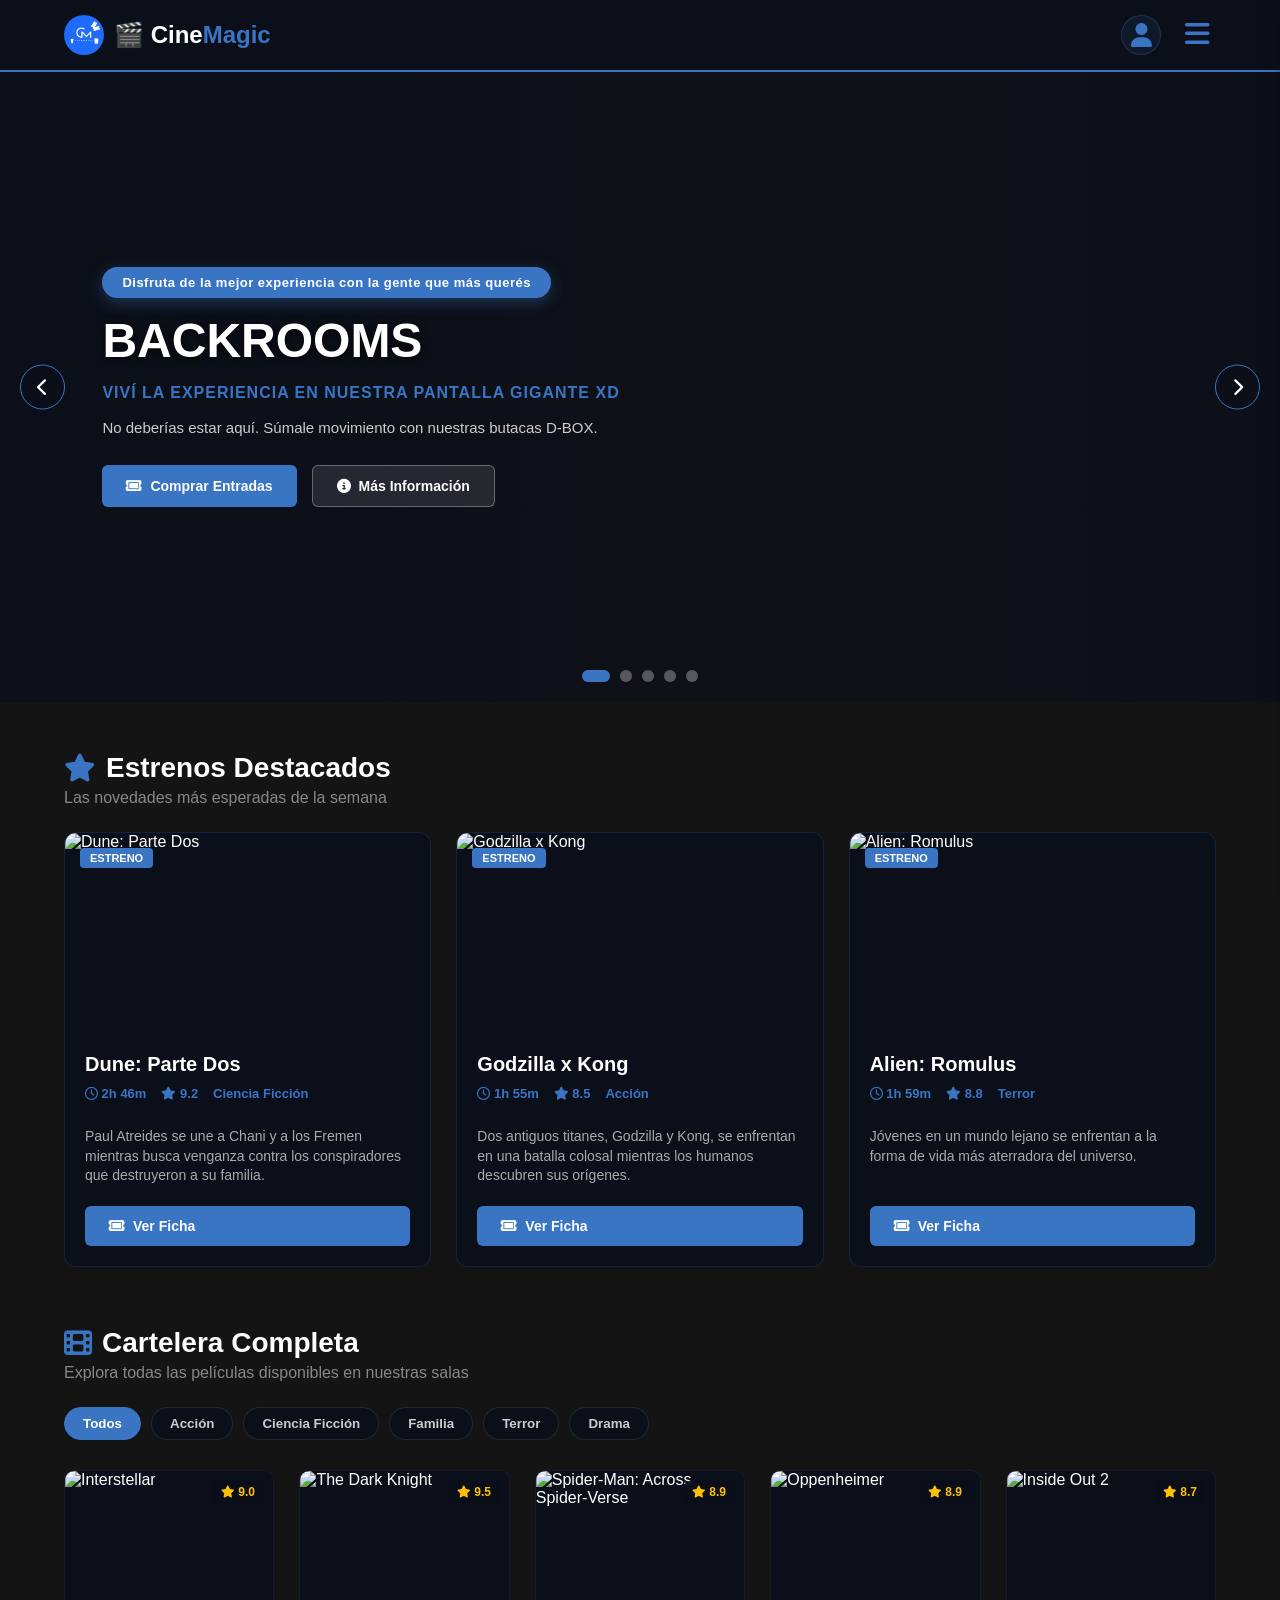
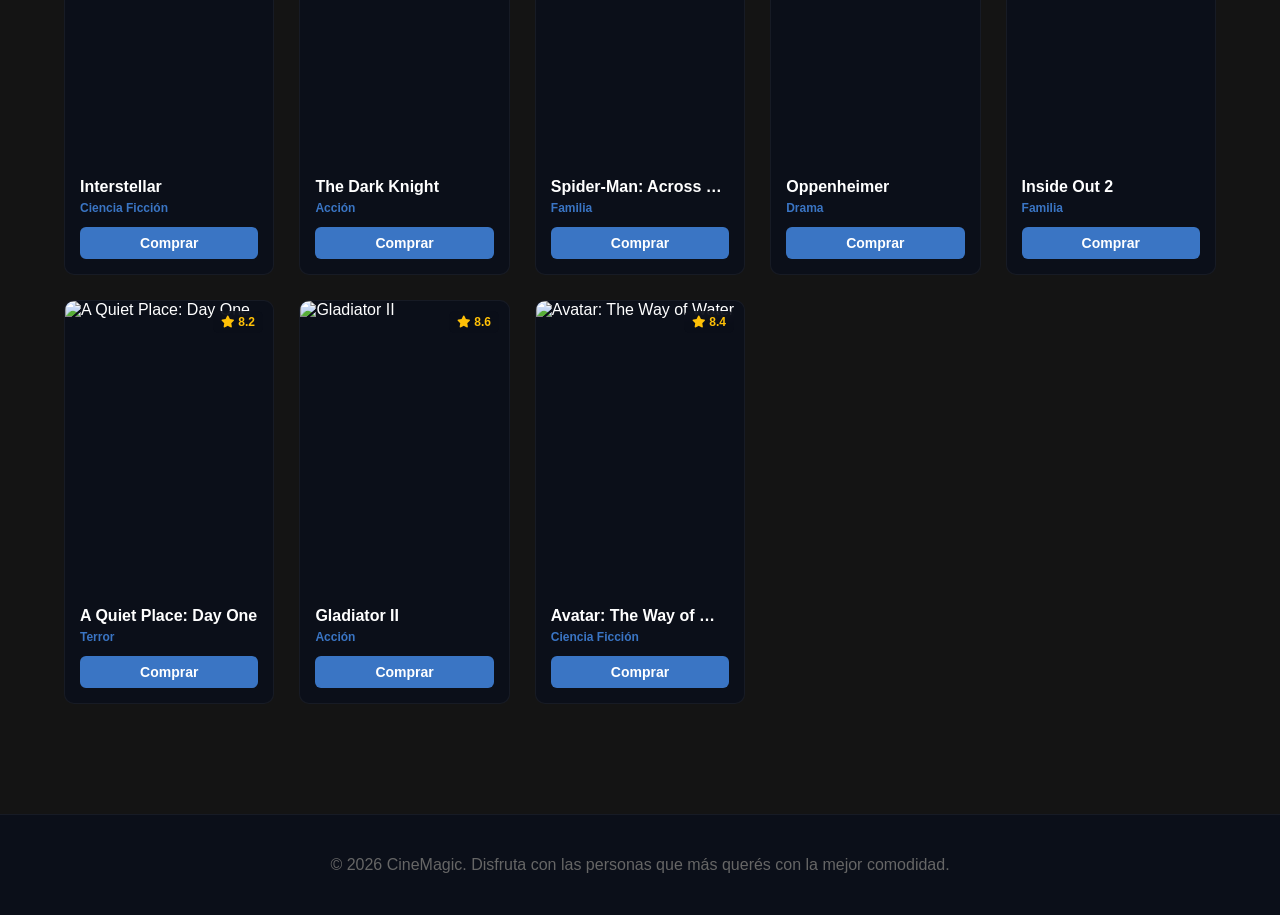
==== index.html @ c5a1a0da "Agregando todo al repositorio" ====
<!DOCTYPE html>
<html lang="es">
<head>
    <meta charset="UTF-8">
    <meta name="viewport" content="width=device-width, initial-scale=1.0">
    <title>CineMagic - Tu Portal de Cine</title>
    <link rel="stylesheet" href="index.css">

    <link rel="icon" type="image/png" href="imagenes/logo-fav.png?v=99">

    <link id="dynamic-favicon" rel="icon" type="image/png" href="imagenes/Cnlogo.png">  
    
    <link rel="stylesheet" href="https://cdnjs.cloudflare.com/ajax/libs/font-awesome/6.4.0/css/all.min.css">
</head>
<body>

    <!-- Encabezado Principal -->
    <header class="main-header">
        <div class="logo-area" style="display: flex; align-items: center; gap: 10px;">
            <!-- Logo circular agregado al encabezado -->
            <img src="imagenes/Cnlogo.png" class="logo-circular" alt="Logo CineMagic">
            <h1><a href="index.html" style="color: inherit; text-decoration: none;">🎬 Cine<span>Magic</span></a></h1>
        </div>
        
        <div class="header-actions">
            <a href="login.html" class="user-profile-btn" aria-label="Iniciar Sesión" title="Iniciar Sesión">
                <i class="fa-solid fa-user"></i>
            </a>
            <button id="menu-toggle" class="hamburger-btn" aria-label="Abrir menú">
                <i class="fa-solid fa-bars"></i>
            </button>
        </div>
    </header>

    <div id="menu-overlay" class="menu-overlay"></div>

    <aside id="side-menu" class="nav-sidebar">
        <div class="sidebar-header">
            <h3>Menú <span>CineMagic</span></h3>
            <button id="menu-close" class="close-btn"><i class="fa-solid fa-xmark"></i></button>
        </div>
        <nav class="menu-links">
            <ul>
                <li><a href="#estrenos"><i class="fa-solid fa-fire"></i> Nuevos Estrenos</a></li>
                <li><a href="#cartelera"><i class="fa-solid fa-film"></i> Cartelera Completa</a></li>
                <li><a href="#"><i class="fa-solid fa-couch"></i> Butacas D-BOX</a></li>
                <li><a href="#"><i class="fa-solid fa-popcorn"></i> Promos & Combos</a></li>
                <li><a href="login.html"><i class="fa-solid fa-user"></i> Mi Cuenta / Login</a></li>
            </ul>
        </nav>
    </aside>

    <div id="cinema-banner" class="main-banner">
        <section class="banner-overlay">
            <article class="banner-content">
                <span class="badge-epet">Disfruta de la mejor experiencia con la gente que más querés</span>
                <h2 id="cinema-title">Backrooms</h2>
                <p id="cinema-subtitle">VIVÍ LA EXPERIENCIA EN NUESTRA PANTALLA GIGANTE XD</p>
                <p id="cinema-desc">No deberías estar aquí. Súmale movimiento con nuestras butacas D-BOX.</p>
                
                <div class="banner-actions">
                    <button class="btn btn-primary"><i class="fa-solid fa-ticket"></i> Comprar Entradas</button>
                    <button class="btn btn-secondary"><i class="fa-solid fa-circle-info"></i> Más Información</button>
                </div>
            </article>
        </section>

        <button id="prev-btn" class="carousel-control prev" aria-label="Anterior"><i class="fa-solid fa-chevron-left"></i></button>
        <button id="next-btn" class="carousel-control next" aria-label="Siguiente"><i class="fa-solid fa-chevron-right"></i></button>

        <div id="dots-container" class="carousel-dots"></div>
    </div>

    <main class="contenedor">
        <section id="estrenos" class="section-block">
            <div class="section-header">
                <h2><i class="fa-solid fa-star icon-accent"></i> Estrenos Destacados</h2>
                <p>Las novedades más esperadas de la semana</p>
            </div>
            <div class="estrenos-grid" id="estrenos-container"></div>
        </section>

        <section id="cartelera" class="section-block">
            <div class="section-header">
                <h2><i class="fa-solid fa-film icon-accent"></i> Cartelera Completa</h2>
                <p>Explora todas las películas disponibles en nuestras salas</p>
            </div>

            <div class="filters-bar">
                <button class="filter-btn active" data-genre="all">Todos</button>
                <button class="filter-btn" data-genre="Acción">Acción</button>
                <button class="filter-btn" data-genre="Ciencia Ficción">Ciencia Ficción</button>
                <button class="filter-btn" data-genre="Familia">Familia</button>
                <button class="filter-btn" data-genre="Terror">Terror</button>
                <button class="filter-btn" data-genre="Drama">Drama</button>
            </div>

            <div class="movies-grid" id="movies-container"></div>
        </section>
    </main>

    <div id="movie-modal" class="modal">
        <div class="modal-content">
            <span class="modal-close">&times;</span>
            <div class="modal-body" id="modal-body"></div>
        </div>
    </div>

    <footer class="main-footer">
        <p>© 2026 CineMagic. Disfruta con las personas que más querés con la mejor comodidad.</p>
    </footer>

    <script src="script.js"></script>
</body>
</html>
---- index.css ----
/* Estilos Globales */
* {
    box-sizing: border-box;
}

body {
    margin: 0;
    padding: 0;
    background-color: #141414;
    color: #ffffff;
    font-family: 'Segoe UI', Tahoma, Geneva, Verdana, sans-serif;
    overflow-x: hidden;
}

/* Encabezado Principal */
.main-header {
    display: flex;
    justify-content: space-between;
    align-items: center;
    padding: 15px 5%;
    background-color: #0b0f19;
    border-bottom: 2px solid #3a75c4;
    position: sticky;
    top: 0;
    z-index: 100;
}

.logo-area h1 {
    font-size: 24px;
    margin: 0;
    color: #ffffff;
}

.logo-area span {
    color: #3a75c4;
}

/* Botón Hamburguesa */
.hamburger-btn {
    background: none;
    border: none;
    color: #3a75c4;
    font-size: 28px;
    cursor: pointer;
    transition: transform 0.2s, color 0.2s;
}

.hamburger-btn:hover {
    transform: scale(1.1);
    color: #ffffff;
}

/* Overlay para Menú */
.menu-overlay {
    position: fixed;
    top: 0;
    left: 0;
    width: 100vw;
    height: 100vh;
    background: rgba(0, 0, 0, 0.7);
    backdrop-filter: blur(4px);
    opacity: 0;
    visibility: hidden;
    transition: opacity 0.3s ease, visibility 0.3s ease;
    z-index: 998;
}

.menu-overlay.active {
    opacity: 1;
    visibility: visible;
}

/* MENÚ LATERAL REDISEÑADO */
.nav-sidebar {
    position: fixed;
    top: 0;
    right: -320px;
    width: 300px;
    height: 100vh;
    background-color: #0b0f19;
    z-index: 999;
    padding: 25px 20px;
    transition: right 0.4s cubic-bezier(0.16, 1, 0.3, 1);
    box-shadow: -5px 0 25px rgba(0, 0, 0, 0.8);
    border-left: 3px solid #3a75c4;
    display: flex;
    flex-direction: column;
}

.nav-sidebar.open {
    right: 0;
}

.sidebar-header {
    display: flex;
    justify-content: space-between;
    align-items: center;
    padding-bottom: 20px;
    border-bottom: 1px solid rgba(58, 117, 196, 0.3);
}

.sidebar-header h3 {
    margin: 0;
    font-size: 20px;
}

.sidebar-header span {
    color: #3a75c4;
}

.close-btn {
    background: none;
    border: none;
    color: #aaa;
    font-size: 24px;
    cursor: pointer;
    transition: color 0.2s;
}

.close-btn:hover {
    color: #3a75c4;
}

.menu-links ul {
    list-style: none;
    padding: 0;
    margin: 20px 0 0 0;
}

.menu-links ul li {
    margin-bottom: 10px;
}

.menu-links ul li a {
    display: flex;
    align-items: center;
    gap: 15px;
    padding: 14px 18px;
    color: #e0e0e0;
    text-decoration: none;
    font-size: 16px;
    font-weight: 600;
    border-radius: 8px;
    transition: all 0.3s ease;
}

.menu-links ul li a i {
    color: #3a75c4;
    width: 20px;
}

.menu-links ul li a:hover {
    background-color: #3a75c4;
    color: #ffffff;
    transform: translateX(-5px);
}

.menu-links ul li a:hover i {
    color: #ffffff;
}

/* BANNER CON CARRUSEL INTERACTIVO */
.main-banner {
    width: 100%;
    height: 70vh;
    min-height: 480px;
    background-size: cover;
    background-position: center;
    position: relative;
    transition: background-image 0.6s ease-in-out;
}

.banner-overlay {
    width: 100%;
    height: 100%;
    background: linear-gradient(90deg, rgba(11, 15, 25, 0.95) 25%, rgba(11, 15, 25, 0.6) 60%, rgba(11, 15, 25, 0.9) 100%);
    display: flex;
    align-items: center;
    padding: 0 8%;
}

.badge-epet {
    background-color: #3a75c4;
    color: #ffffff;
    padding: 8px 20px;
    font-weight: bold;
    border-radius: 50px;
    display: inline-block;
    margin-bottom: 15px;
    font-size: 13px;
    letter-spacing: 0.5px;
    box-shadow: 0 4px 15px rgba(58, 117, 196, 0.4);
}

.banner-content {
    max-width: 650px;
}

.banner-content h2 {
    font-size: 48px;
    margin: 0 0 10px 0;
    text-transform: uppercase;
    text-shadow: 0 2px 10px rgba(0, 0, 0, 0.7);
}

#cinema-subtitle {
    font-size: 16px;
    color: #3a75c4;
    font-weight: bold;
    margin-bottom: 12px;
    letter-spacing: 1px;
}

#cinema-desc {
    color: #ccc;
    font-size: 15px;
    line-height: 1.5;
    margin-bottom: 25px;
}

.banner-actions {
    display: flex;
    gap: 15px;
}

/* Botones */
.btn {
    padding: 12px 24px;
    border-radius: 6px;
    font-weight: bold;
    cursor: pointer;
    border: none;
    transition: all 0.3s ease;
    display: flex;
    align-items: center;
    gap: 8px;
    font-size: 14px;
}

.btn-primary {
    background-color: #3a75c4;
    color: #ffffff;
}

.btn-primary:hover {
    background-color: #2b5ca0;
    box-shadow: 0 0 15px rgba(58, 117, 196, 0.6);
}

.btn-secondary {
    background-color: rgba(255, 255, 255, 0.1);
    color: #ffffff;
    border: 1px solid rgba(255, 255, 255, 0.3);
}

.btn-secondary:hover {
    background-color: rgba(255, 255, 255, 0.25);
}

/* Controles del Carrusel */
.carousel-control {
    position: absolute;
    top: 50%;
    transform: translateY(-50%);
    background: rgba(11, 15, 25, 0.7);
    color: #ffffff;
    border: 1px solid #3a75c4;
    width: 45px;
    height: 45px;
    border-radius: 50%;
    cursor: pointer;
    font-size: 18px;
    transition: all 0.3s ease;
    display: flex;
    align-items: center;
    justify-content: center;
    z-index: 10;
}

.carousel-control:hover {
    background: #3a75c4;
    scale: 1.1;
}

.carousel-control.prev { left: 20px; }
.carousel-control.next { right: 20px; }

.carousel-dots {
    position: absolute;
    bottom: 20px;
    left: 50%;
    transform: translateX(-50%);
    display: flex;
    gap: 10px;
    z-index: 10;
}

.dot {
    width: 12px;
    height: 12px;
    border-radius: 50%;
    background: rgba(255, 255, 255, 0.3);
    cursor: pointer;
    transition: all 0.3s ease;
}

.dot.active {
    background: #3a75c4;
    width: 28px;
    border-radius: 10px;
}

/* SECCIONES Y CATÁLOGO */
.contenedor {
    padding: 50px 5%;
    max-width: 1400px;
    margin: 0 auto;
}

.section-block {
    margin-bottom: 60px;
}

.section-header {
    margin-bottom: 25px;
}

.section-header h2 {
    font-size: 28px;
    margin: 0 0 5px 0;
    display: flex;
    align-items: center;
    gap: 10px;
}

.icon-accent {
    color: #3a75c4;
}

.section-header p {
    color: #888;
    margin: 0;
}

/* Estrenos Destacados */
.estrenos-grid {
    display: grid;
    grid-template-columns: repeat(auto-fit, minmax(300px, 1fr));
    gap: 25px;
}

.featured-card {
    background: #0b0f19;
    border-radius: 12px;
    overflow: hidden;
    border: 1px solid rgba(58, 117, 196, 0.2);
    transition: transform 0.3s ease, box-shadow 0.3s ease;
    display: flex;
    flex-direction: column;
}

.featured-card:hover {
    transform: translateY(-8px);
    box-shadow: 0 10px 25px rgba(58, 117, 196, 0.3);
}

.featured-img-wrap {
    position: relative;
    height: 200px;
}

.featured-img-wrap img {
    width: 100%;
    height: 100%;
    object-fit: cover;
}

.tag-estreno {
    position: absolute;
    top: 15px;
    left: 15px;
    background: #3a75c4;
    color: #fff;
    font-size: 11px;
    font-weight: bold;
    padding: 4px 10px;
    border-radius: 4px;
}

.featured-info {
    padding: 20px;
    display: flex;
    flex-direction: column;
    flex-grow: 1;
}

.featured-info h3 {
    margin: 0 0 10px 0;
    font-size: 20px;
}

.featured-meta {
    display: flex;
    gap: 15px;
    color: #3a75c4;
    font-size: 13px;
    font-weight: 600;
    margin-bottom: 12px;
}

.featured-info p {
    color: #aaa;
    font-size: 14px;
    line-height: 1.4;
    margin-bottom: 20px;
    flex-grow: 1;
}

/* Filtros */
.filters-bar {
    display: flex;
    gap: 10px;
    margin-bottom: 30px;
    flex-wrap: wrap;
}

.filter-btn {
    background: #0b0f19;
    border: 1px solid rgba(255, 255, 255, 0.1);
    color: #ccc;
    padding: 8px 18px;
    border-radius: 20px;
    cursor: pointer;
    font-weight: 600;
    transition: all 0.3s ease;
}

.filter-btn:hover, .filter-btn.active {
    background: #3a75c4;
    color: #fff;
    border-color: #3a75c4;
}

/* Grilla de Películas (Cinemark Style) */
.movies-grid {
    display: grid;
    grid-template-columns: repeat(auto-fill, minmax(200px, 1fr));
    gap: 25px;
}

.movie-card {
    background: #0b0f19;
    border-radius: 10px;
    overflow: hidden;
    position: relative;
    border: 1px solid rgba(255, 255, 255, 0.05);
    transition: all 0.3s ease;
    cursor: pointer;
}

.movie-card:hover {
    transform: scale(1.03);
    border-color: #3a75c4;
    box-shadow: 0 8px 20px rgba(0, 0, 0, 0.6);
}

.poster-wrap {
    position: relative;
    width: 100%;
    padding-top: 140%; /* Relación de aspecto del póster */
}

.poster-wrap img {
    position: absolute;
    top: 0;
    left: 0;
    width: 100%;
    height: 100%;
    object-fit: cover;
}

.rating-badge {
    position: absolute;
    top: 10px;
    right: 10px;
    background: rgba(11, 15, 25, 0.85);
    color: #ffc107;
    padding: 4px 8px;
    border-radius: 6px;
    font-size: 12px;
    font-weight: bold;
    backdrop-filter: blur(4px);
}

.movie-card-info {
    padding: 15px;
}

.movie-card-info h4 {
    margin: 0 0 5px 0;
    font-size: 16px;
    white-space: nowrap;
    overflow: hidden;
    text-overflow: ellipsis;
}

.movie-genre {
    color: #3a75c4;
    font-size: 12px;
    font-weight: 600;
    display: block;
    margin-bottom: 12px;
}

/* MODAL */
.modal {
    display: none;
    position: fixed;
    top: 0;
    left: 0;
    width: 100%;
    height: 100%;
    background: rgba(0, 0, 0, 0.85);
    z-index: 2000;
    align-items: center;
    justify-content: center;
    padding: 20px;
    backdrop-filter: blur(5px);
}

.modal.open {
    display: flex;
}

.modal-content {
    background: #0b0f19;
    border: 2px solid #3a75c4;
    border-radius: 12px;
    max-width: 700px;
    width: 100%;
    position: relative;
    overflow: hidden;
}

.modal-close {
    position: absolute;
    top: 15px;
    right: 20px;
    color: #fff;
    font-size: 28px;
    cursor: pointer;
    z-index: 10;
}

.modal-body {
    padding: 30px;
    display: flex;
    gap: 25px;
}

.modal-poster {
    width: 200px;
    border-radius: 8px;
    object-fit: cover;
}

.modal-details h2 {
    margin-top: 0;
}

/* Footer */
.main-footer {
    text-align: center;
    padding: 25px;
    background-color: #0b0f19;
    color: #666;
    border-top: 1px solid rgba(255, 255, 255, 0.05);
}

/* Responsivo */
@media (max-width: 768px) {
    .banner-content h2 { font-size: 32px; }
    .banner-overlay { padding: 0 5%; }
    .modal-body { flex-direction: column; }
    .modal-poster { width: 100%; max-height: 250px; }
}

/* --- ACCIONES DEL HEADER Y BOTÓN DE PERSONITA --- */
.header-actions {
    display: flex;
    align-items: center;
    gap: 18px;
}

.user-profile-btn {
    color: #3a75c4;
    font-size: 24px;
    transition: all 0.2s ease;
    display: flex;
    align-items: center;
    justify-content: center;
    text-decoration: none;
    width: 40px;
    height: 40px;
    border-radius: 50%;
    background: rgba(58, 117, 196, 0.1);
    border: 1px solid rgba(58, 117, 196, 0.3);
}

.user-profile-btn:hover {
    color: #ffffff;
    background: #3a75c4;
    transform: scale(1.1);
    box-shadow: 0 0 12px rgba(58, 117, 196, 0.5);
}

/* --- ESTILOS DE LA PÁGINA DE LOGIN Y FORMULARIO --- */
.auth-body {
    min-height: 100vh;
    display: flex;
    flex-direction: column;
}

.auth-container {
    flex: 1;
    display: flex;
    align-items: center;
    justify-content: center;
    padding: 40px 20px;
    background: radial-gradient(circle at center, rgba(58, 117, 196, 0.15) 0%, rgba(20, 20, 20, 1) 70%);
}

.auth-card {
    background: #0b0f19;
    border: 2px solid #3a75c4;
    border-radius: 16px;
    width: 100%;
    max-width: 440px;
    box-shadow: 0 10px 30px rgba(0, 0, 0, 0.8), 0 0 20px rgba(58, 117, 196, 0.2);
    overflow: hidden;
}

.auth-tabs {
    display: flex;
    border-bottom: 1px solid rgba(255, 255, 255, 0.1);
}

.tab-btn {
    flex: 1;
    padding: 16px;
    background: none;
    border: none;
    color: #888;
    font-size: 15px;
    font-weight: bold;
    cursor: pointer;
    transition: all 0.3s ease;
}

.tab-btn.active {
    color: #ffffff;
    background: rgba(58, 117, 196, 0.2);
    border-bottom: 3px solid #3a75c4;
}

.auth-form {
    display: none;
    padding: 30px;
}

.auth-form.active-form {
    display: block;
}

.form-header {
    text-align: center;
    margin-bottom: 25px;
}

.form-header h2 {
    margin: 0 0 8px 0;
    font-size: 24px;
}

.form-header p {
    margin: 0;
    color: #aaa;
    font-size: 13px;
}

.input-group {
    margin-bottom: 20px;
}

.input-group label {
    display: block;
    margin-bottom: 8px;
    font-size: 13px;
    color: #3a75c4;
    font-weight: 600;
}

.input-group input {
    width: 100%;
    padding: 12px 15px;
    background: #141414;
    border: 1px solid rgba(255, 255, 255, 0.15);
    border-radius: 8px;
    color: #fff;
    font-size: 14px;
    outline: none;
    transition: border-color 0.3s ease, box-shadow 0.3s ease;
}

.input-group input:focus {
    border-color: #3a75c4;
    box-shadow: 0 0 8px rgba(58, 117, 196, 0.4);
}

.form-options {
    display: flex;
    justify-content: space-between;
    align-items: center;
    font-size: 12px;
    margin-bottom: 25px;
}

.checkbox-label {
    color: #ccc;
    cursor: pointer;
    display: flex;
    align-items: center;
    gap: 6px;
}

.forgot-link {
    color: #3a75c4;
    text-decoration: none;
}

.forgot-link:hover {
    text-decoration: underline;
}

.btn-block {
    width: 100%;
    justify-content: center;
    padding: 14px;
    font-size: 15px;
}

   
.logo-circular {
    width: 40px;            /* O el tamaño que prefieras */
    height: 40px;
    border-radius: 50%;      /* Recorta los bordes cuadrados en círculo */
    object-fit: cover;
}
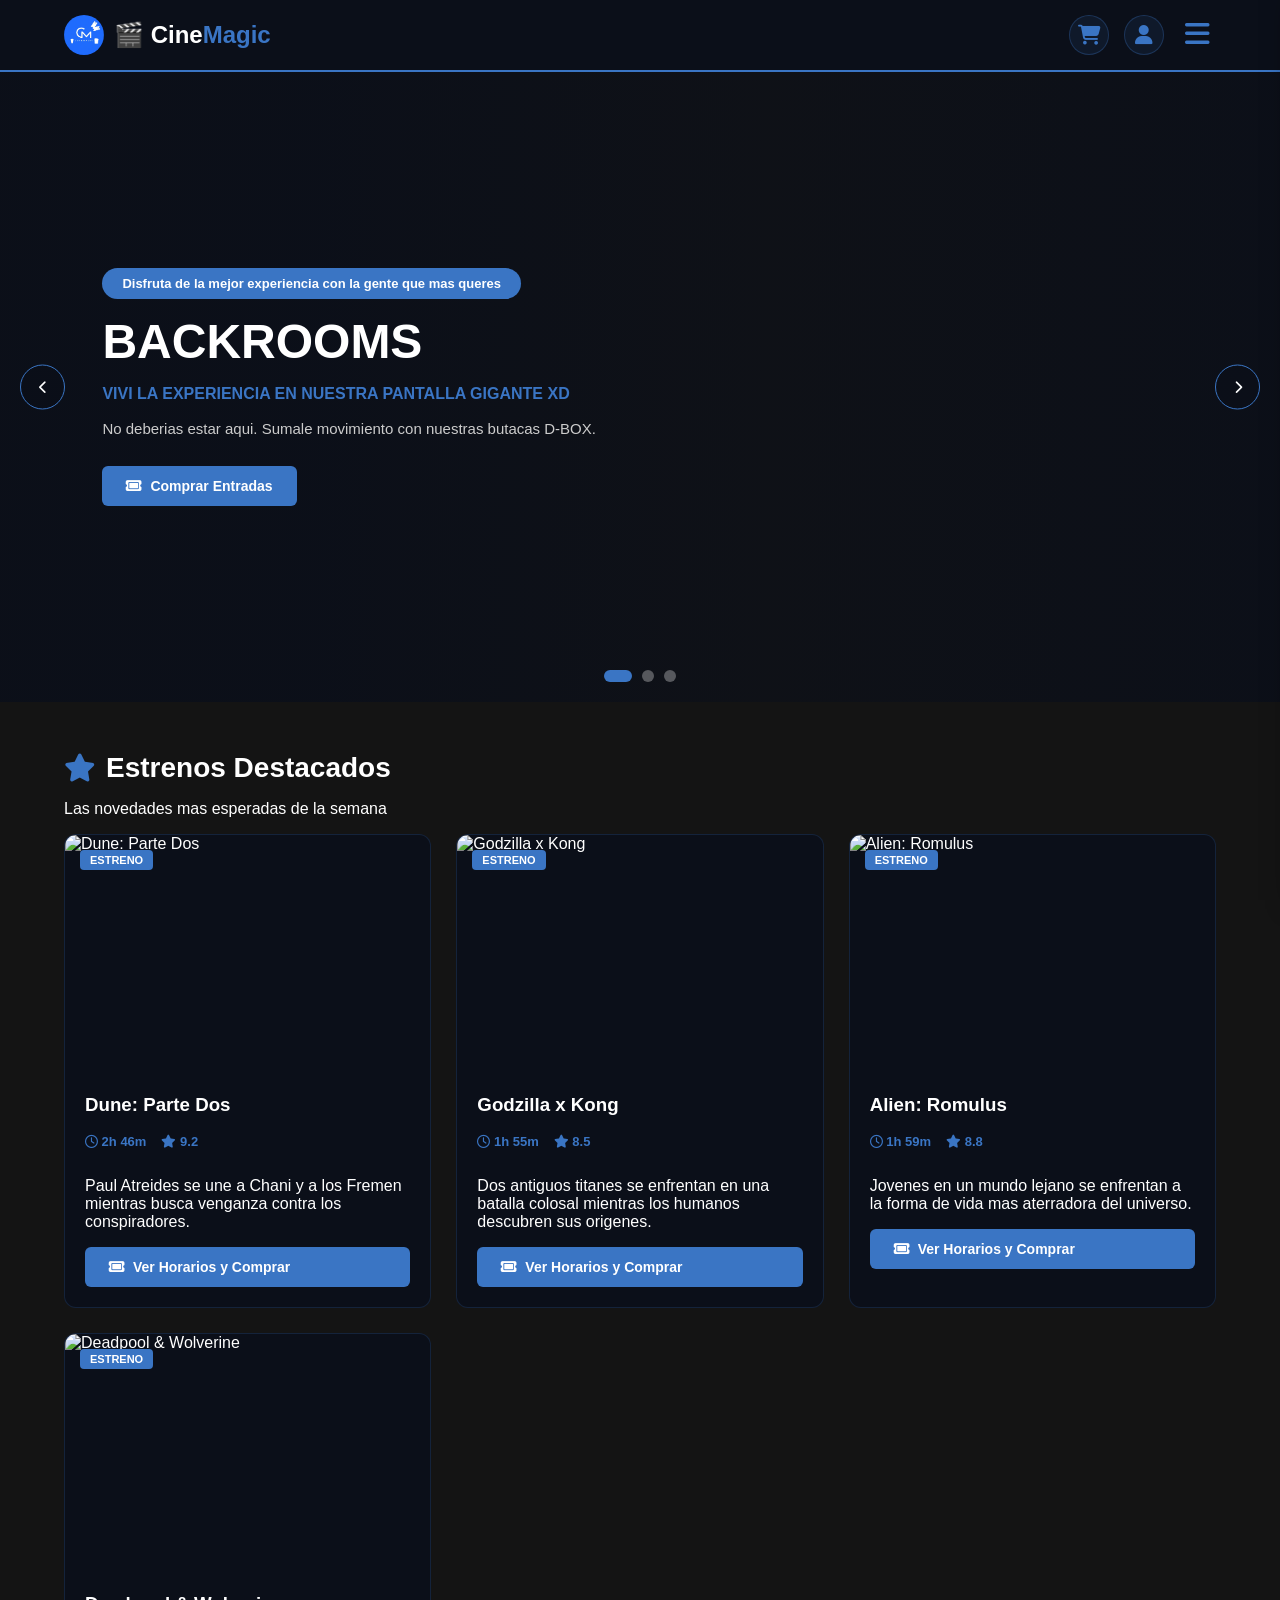
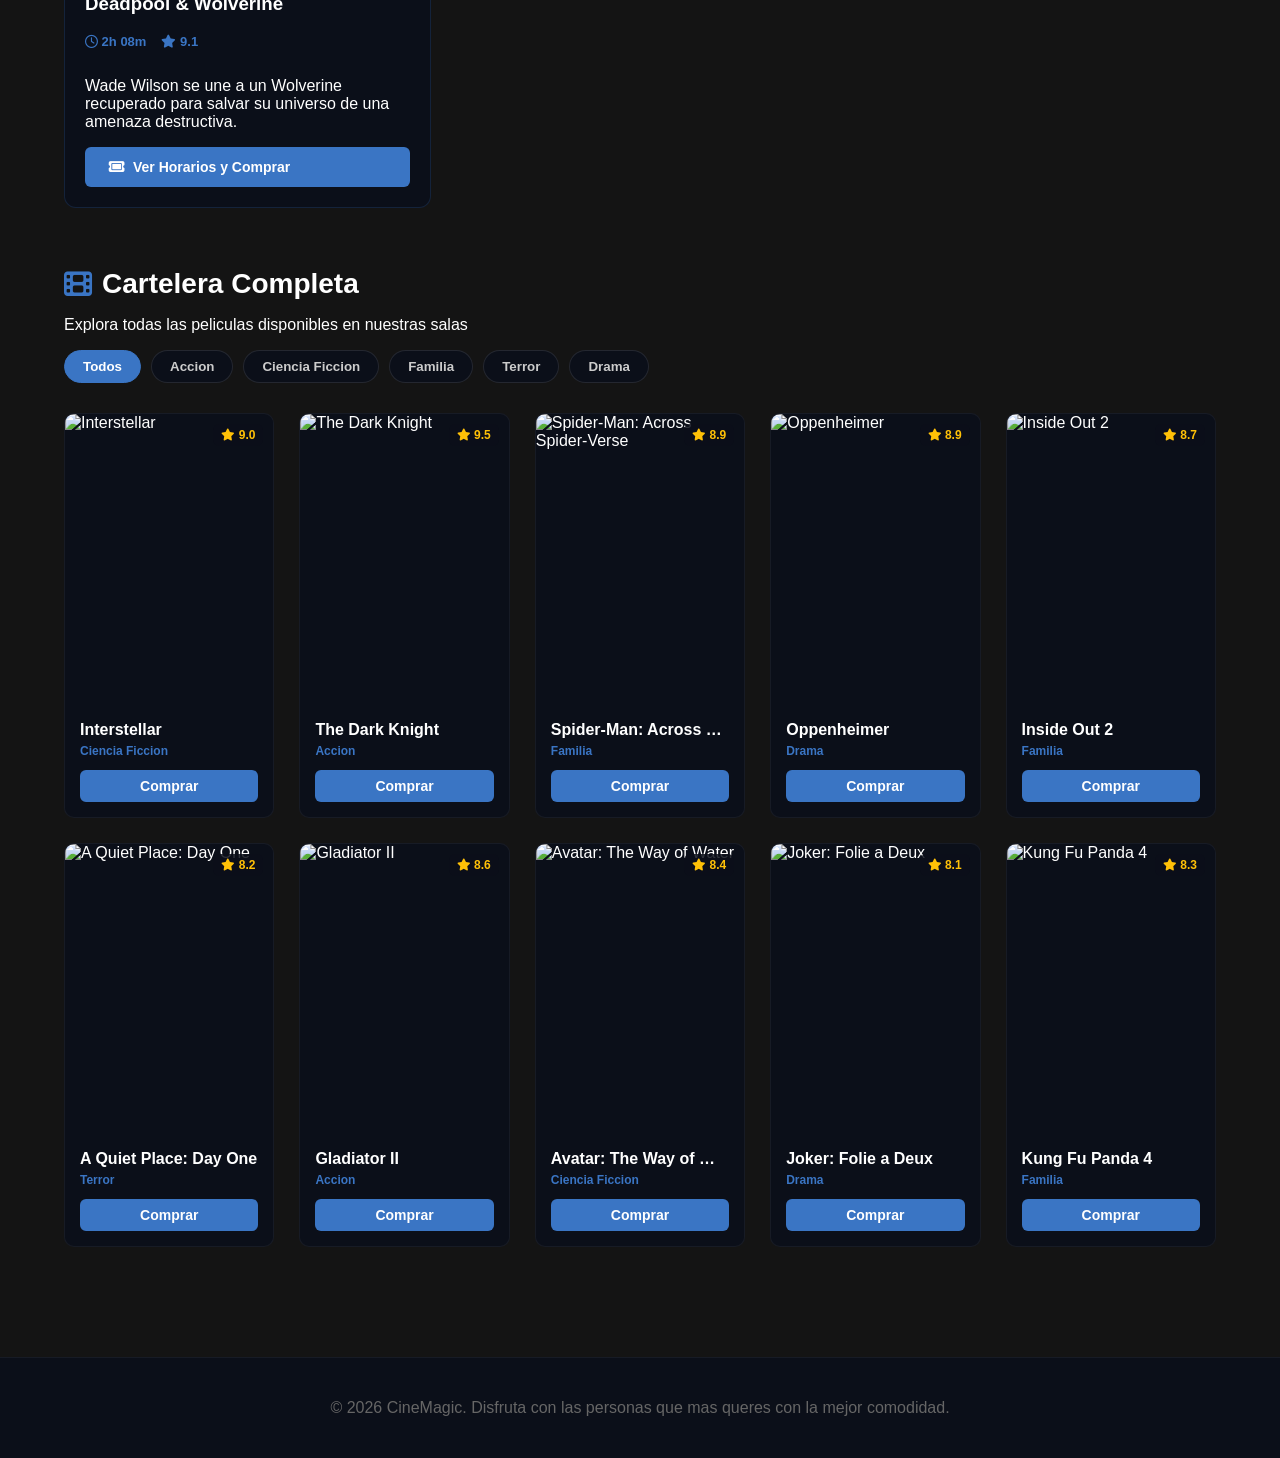
==== commit b0ee11fd: "Mejorando pagina y usando links de imagenes." ====
--- a/index.html
+++ b/index.html
@@ -5,11 +5,8 @@
     <meta name="viewport" content="width=device-width, initial-scale=1.0">
     <title>CineMagic - Tu Portal de Cine</title>
     <link rel="stylesheet" href="index.css">
-
     <link rel="icon" type="image/png" href="imagenes/logo-fav.png?v=99">
-
     <link id="dynamic-favicon" rel="icon" type="image/png" href="imagenes/Cnlogo.png">  
-    
     <link rel="stylesheet" href="https://cdnjs.cloudflare.com/ajax/libs/font-awesome/6.4.0/css/all.min.css">
 </head>
 <body>
@@ -17,16 +14,18 @@
     <!-- Encabezado Principal -->
     <header class="main-header">
         <div class="logo-area" style="display: flex; align-items: center; gap: 10px;">
-            <!-- Logo circular agregado al encabezado -->
             <img src="imagenes/Cnlogo.png" class="logo-circular" alt="Logo CineMagic">
             <h1><a href="index.html" style="color: inherit; text-decoration: none;">🎬 Cine<span>Magic</span></a></h1>
         </div>
         
         <div class="header-actions">
-            <a href="login.html" class="user-profile-btn" aria-label="Iniciar Sesión" title="Iniciar Sesión">
+            <a href="combos.html" class="cart-btn" title="CandyStore y Carrito">
+                <i class="fa-solid fa-cart-shopping"></i>
+            </a>
+            <a href="login.html" class="user-profile-btn" aria-label="Iniciar Sesion" title="Iniciar Sesion">
                 <i class="fa-solid fa-user"></i>
             </a>
-            <button id="menu-toggle" class="hamburger-btn" aria-label="Abrir menú">
+            <button id="menu-toggle" class="hamburger-btn" aria-label="Abrir menu">
                 <i class="fa-solid fa-bars"></i>
             </button>
         </div>
@@ -36,31 +35,32 @@
 
     <aside id="side-menu" class="nav-sidebar">
         <div class="sidebar-header">
-            <h3>Menú <span>CineMagic</span></h3>
+            <h3>Menu <span>CineMagic</span></h3>
             <button id="menu-close" class="close-btn"><i class="fa-solid fa-xmark"></i></button>
         </div>
         <nav class="menu-links">
             <ul>
                 <li><a href="#estrenos"><i class="fa-solid fa-fire"></i> Nuevos Estrenos</a></li>
                 <li><a href="#cartelera"><i class="fa-solid fa-film"></i> Cartelera Completa</a></li>
-                <li><a href="#"><i class="fa-solid fa-couch"></i> Butacas D-BOX</a></li>
-                <li><a href="#"><i class="fa-solid fa-popcorn"></i> Promos & Combos</a></li>
+                <li><a href="combos.html"><i class="fa-solid fa-popcorn"></i> Promos y Combos</a></li>
                 <li><a href="login.html"><i class="fa-solid fa-user"></i> Mi Cuenta / Login</a></li>
             </ul>
         </nav>
     </aside>
 
+    <!-- Banner Principal con Carrusel -->
     <div id="cinema-banner" class="main-banner">
         <section class="banner-overlay">
             <article class="banner-content">
-                <span class="badge-epet">Disfruta de la mejor experiencia con la gente que más querés</span>
+                <span class="badge-epet">Disfruta de la mejor experiencia con la gente que mas queres</span>
                 <h2 id="cinema-title">Backrooms</h2>
-                <p id="cinema-subtitle">VIVÍ LA EXPERIENCIA EN NUESTRA PANTALLA GIGANTE XD</p>
-                <p id="cinema-desc">No deberías estar aquí. Súmale movimiento con nuestras butacas D-BOX.</p>
+                <p id="cinema-subtitle">VIVI LA EXPERIENCIA EN NUESTRA PANTALLA GIGANTE XD</p>
+                <p id="cinema-desc">No deberias estar aqui. Sumale movimiento con nuestras butacas D-BOX.</p>
                 
                 <div class="banner-actions">
-                    <button class="btn btn-primary"><i class="fa-solid fa-ticket"></i> Comprar Entradas</button>
-                    <button class="btn btn-secondary"><i class="fa-solid fa-circle-info"></i> Más Información</button>
+                    <button class="btn btn-primary" onclick="irAButacasDirecto('Backrooms', '22:00 D-BOX', 4500)">
+                        <i class="fa-solid fa-ticket"></i> Comprar Entradas
+                    </button>
                 </div>
             </article>
         </section>
@@ -71,11 +71,12 @@
         <div id="dots-container" class="carousel-dots"></div>
     </div>
 
+    <!-- Contenido Principal de Peliculas -->
     <main class="contenedor">
         <section id="estrenos" class="section-block">
             <div class="section-header">
                 <h2><i class="fa-solid fa-star icon-accent"></i> Estrenos Destacados</h2>
-                <p>Las novedades más esperadas de la semana</p>
+                <p>Las novedades mas esperadas de la semana</p>
             </div>
             <div class="estrenos-grid" id="estrenos-container"></div>
         </section>
@@ -83,13 +84,13 @@
         <section id="cartelera" class="section-block">
             <div class="section-header">
                 <h2><i class="fa-solid fa-film icon-accent"></i> Cartelera Completa</h2>
-                <p>Explora todas las películas disponibles en nuestras salas</p>
+                <p>Explora todas las peliculas disponibles en nuestras salas</p>
             </div>
 
             <div class="filters-bar">
                 <button class="filter-btn active" data-genre="all">Todos</button>
-                <button class="filter-btn" data-genre="Acción">Acción</button>
-                <button class="filter-btn" data-genre="Ciencia Ficción">Ciencia Ficción</button>
+                <button class="filter-btn" data-genre="Accion">Accion</button>
+                <button class="filter-btn" data-genre="Ciencia Ficcion">Ciencia Ficcion</button>
                 <button class="filter-btn" data-genre="Familia">Familia</button>
                 <button class="filter-btn" data-genre="Terror">Terror</button>
                 <button class="filter-btn" data-genre="Drama">Drama</button>
@@ -99,6 +100,7 @@
         </section>
     </main>
 
+    <!-- Modal de Seleccion de Pelicula / Horarios -->
     <div id="movie-modal" class="modal">
         <div class="modal-content">
             <span class="modal-close">&times;</span>
@@ -107,7 +109,7 @@
     </div>
 
     <footer class="main-footer">
-        <p>© 2026 CineMagic. Disfruta con las personas que más querés con la mejor comodidad.</p>
+        <p>© 2026 CineMagic. Disfruta con las personas que mas queres con la mejor comodidad.</p>
     </footer>
 
     <script src="script.js"></script>
--- a/index.css
+++ b/index.css
@@ -35,7 +35,41 @@
     color: #3a75c4;
 }
 
-/* Botón Hamburguesa */
+.logo-circular {
+    width: 40px;
+    height: 40px;
+    border-radius: 50%;
+    object-fit: cover;
+}
+
+.header-actions {
+    display: flex;
+    align-items: center;
+    gap: 15px;
+}
+
+.cart-btn, .user-profile-btn {
+    color: #3a75c4;
+    font-size: 20px;
+    transition: all 0.2s ease;
+    display: flex;
+    align-items: center;
+    justify-content: center;
+    text-decoration: none;
+    width: 40px;
+    height: 40px;
+    border-radius: 50%;
+    background: rgba(58, 117, 196, 0.1);
+    border: 1px solid rgba(58, 117, 196, 0.3);
+}
+
+.cart-btn:hover, .user-profile-btn:hover {
+    color: #ffffff;
+    background: #3a75c4;
+    transform: scale(1.1);
+    box-shadow: 0 0 12px rgba(58, 117, 196, 0.5);
+}
+
 .hamburger-btn {
     background: none;
     border: none;
@@ -50,7 +84,7 @@
     color: #ffffff;
 }
 
-/* Overlay para Menú */
+/* Overlay y Menu Lateral */
 .menu-overlay {
     position: fixed;
     top: 0;
@@ -70,7 +104,6 @@
     visibility: visible;
 }
 
-/* MENÚ LATERAL REDISEÑADO */
 .nav-sidebar {
     position: fixed;
     top: 0;
@@ -99,26 +132,12 @@
     border-bottom: 1px solid rgba(58, 117, 196, 0.3);
 }
 
-.sidebar-header h3 {
-    margin: 0;
-    font-size: 20px;
-}
-
-.sidebar-header span {
-    color: #3a75c4;
-}
-
 .close-btn {
     background: none;
     border: none;
     color: #aaa;
     font-size: 24px;
     cursor: pointer;
-    transition: color 0.2s;
-}
-
-.close-btn:hover {
-    color: #3a75c4;
 }
 
 .menu-links ul {
@@ -127,9 +146,7 @@
     margin: 20px 0 0 0;
 }
 
-.menu-links ul li {
-    margin-bottom: 10px;
-}
+.menu-links ul li { margin-bottom: 10px; }
 
 .menu-links ul li a {
     display: flex;
@@ -144,22 +161,13 @@
     transition: all 0.3s ease;
 }
 
-.menu-links ul li a i {
-    color: #3a75c4;
-    width: 20px;
-}
-
 .menu-links ul li a:hover {
     background-color: #3a75c4;
     color: #ffffff;
     transform: translateX(-5px);
 }
 
-.menu-links ul li a:hover i {
-    color: #ffffff;
-}
-
-/* BANNER CON CARRUSEL INTERACTIVO */
+/* Banner Principal */
 .main-banner {
     width: 100%;
     height: 70vh;
@@ -188,19 +196,14 @@
     display: inline-block;
     margin-bottom: 15px;
     font-size: 13px;
-    letter-spacing: 0.5px;
-    box-shadow: 0 4px 15px rgba(58, 117, 196, 0.4);
-}
-
-.banner-content {
-    max-width: 650px;
-}
+}
+
+.banner-content { max-width: 650px; }
 
 .banner-content h2 {
     font-size: 48px;
     margin: 0 0 10px 0;
     text-transform: uppercase;
-    text-shadow: 0 2px 10px rgba(0, 0, 0, 0.7);
 }
 
 #cinema-subtitle {
@@ -208,7 +211,6 @@
     color: #3a75c4;
     font-weight: bold;
     margin-bottom: 12px;
-    letter-spacing: 1px;
 }
 
 #cinema-desc {
@@ -218,9 +220,48 @@
     margin-bottom: 25px;
 }
 
-.banner-actions {
-    display: flex;
-    gap: 15px;
+.carousel-control {
+    position: absolute;
+    top: 50%;
+    transform: translateY(-50%);
+    background: rgba(11, 15, 25, 0.7);
+    color: #ffffff;
+    border: 1px solid #3a75c4;
+    width: 45px;
+    height: 45px;
+    border-radius: 50%;
+    cursor: pointer;
+    display: flex;
+    align-items: center;
+    justify-content: center;
+    z-index: 10;
+}
+
+.carousel-control.prev { left: 20px; }
+.carousel-control.next { right: 20px; }
+
+.carousel-dots {
+    position: absolute;
+    bottom: 20px;
+    left: 50%;
+    transform: translateX(-50%);
+    display: flex;
+    gap: 10px;
+    z-index: 10;
+}
+
+.dot {
+    width: 12px;
+    height: 12px;
+    border-radius: 50%;
+    background: rgba(255, 255, 255, 0.3);
+    cursor: pointer;
+}
+
+.dot.active {
+    background: #3a75c4;
+    width: 28px;
+    border-radius: 10px;
 }
 
 /* Botones */
@@ -231,10 +272,11 @@
     cursor: pointer;
     border: none;
     transition: all 0.3s ease;
-    display: flex;
+    display: inline-flex;
     align-items: center;
     gap: 8px;
     font-size: 14px;
+    text-decoration: none;
 }
 
 .btn-primary {
@@ -253,77 +295,14 @@
     border: 1px solid rgba(255, 255, 255, 0.3);
 }
 
-.btn-secondary:hover {
-    background-color: rgba(255, 255, 255, 0.25);
-}
-
-/* Controles del Carrusel */
-.carousel-control {
-    position: absolute;
-    top: 50%;
-    transform: translateY(-50%);
-    background: rgba(11, 15, 25, 0.7);
-    color: #ffffff;
-    border: 1px solid #3a75c4;
-    width: 45px;
-    height: 45px;
-    border-radius: 50%;
-    cursor: pointer;
-    font-size: 18px;
-    transition: all 0.3s ease;
-    display: flex;
-    align-items: center;
-    justify-content: center;
-    z-index: 10;
-}
-
-.carousel-control:hover {
-    background: #3a75c4;
-    scale: 1.1;
-}
-
-.carousel-control.prev { left: 20px; }
-.carousel-control.next { right: 20px; }
-
-.carousel-dots {
-    position: absolute;
-    bottom: 20px;
-    left: 50%;
-    transform: translateX(-50%);
-    display: flex;
-    gap: 10px;
-    z-index: 10;
-}
-
-.dot {
-    width: 12px;
-    height: 12px;
-    border-radius: 50%;
-    background: rgba(255, 255, 255, 0.3);
-    cursor: pointer;
-    transition: all 0.3s ease;
-}
-
-.dot.active {
-    background: #3a75c4;
-    width: 28px;
-    border-radius: 10px;
-}
-
-/* SECCIONES Y CATÁLOGO */
+/* Grillas */
 .contenedor {
     padding: 50px 5%;
     max-width: 1400px;
     margin: 0 auto;
 }
 
-.section-block {
-    margin-bottom: 60px;
-}
-
-.section-header {
-    margin-bottom: 25px;
-}
+.section-block { margin-bottom: 60px; }
 
 .section-header h2 {
     font-size: 28px;
@@ -333,16 +312,8 @@
     gap: 10px;
 }
 
-.icon-accent {
-    color: #3a75c4;
-}
-
-.section-header p {
-    color: #888;
-    margin: 0;
-}
-
-/* Estrenos Destacados */
+.icon-accent { color: #3a75c4; }
+
 .estrenos-grid {
     display: grid;
     grid-template-columns: repeat(auto-fit, minmax(300px, 1fr));
@@ -354,19 +325,13 @@
     border-radius: 12px;
     overflow: hidden;
     border: 1px solid rgba(58, 117, 196, 0.2);
-    transition: transform 0.3s ease, box-shadow 0.3s ease;
     display: flex;
     flex-direction: column;
-}
-
-.featured-card:hover {
-    transform: translateY(-8px);
-    box-shadow: 0 10px 25px rgba(58, 117, 196, 0.3);
 }
 
 .featured-img-wrap {
     position: relative;
-    height: 200px;
+    height: 220px;
 }
 
 .featured-img-wrap img {
@@ -394,11 +359,6 @@
     flex-grow: 1;
 }
 
-.featured-info h3 {
-    margin: 0 0 10px 0;
-    font-size: 20px;
-}
-
 .featured-meta {
     display: flex;
     gap: 15px;
@@ -408,15 +368,6 @@
     margin-bottom: 12px;
 }
 
-.featured-info p {
-    color: #aaa;
-    font-size: 14px;
-    line-height: 1.4;
-    margin-bottom: 20px;
-    flex-grow: 1;
-}
-
-/* Filtros */
 .filters-bar {
     display: flex;
     gap: 10px;
@@ -432,7 +383,6 @@
     border-radius: 20px;
     cursor: pointer;
     font-weight: 600;
-    transition: all 0.3s ease;
 }
 
 .filter-btn:hover, .filter-btn.active {
@@ -441,7 +391,6 @@
     border-color: #3a75c4;
 }
 
-/* Grilla de Películas (Cinemark Style) */
 .movies-grid {
     display: grid;
     grid-template-columns: repeat(auto-fill, minmax(200px, 1fr));
@@ -452,7 +401,6 @@
     background: #0b0f19;
     border-radius: 10px;
     overflow: hidden;
-    position: relative;
     border: 1px solid rgba(255, 255, 255, 0.05);
     transition: all 0.3s ease;
     cursor: pointer;
@@ -461,13 +409,12 @@
 .movie-card:hover {
     transform: scale(1.03);
     border-color: #3a75c4;
-    box-shadow: 0 8px 20px rgba(0, 0, 0, 0.6);
 }
 
 .poster-wrap {
     position: relative;
     width: 100%;
-    padding-top: 140%; /* Relación de aspecto del póster */
+    padding-top: 140%;
 }
 
 .poster-wrap img {
@@ -489,12 +436,9 @@
     border-radius: 6px;
     font-size: 12px;
     font-weight: bold;
-    backdrop-filter: blur(4px);
-}
-
-.movie-card-info {
-    padding: 15px;
-}
+}
+
+.movie-card-info { padding: 15px; }
 
 .movie-card-info h4 {
     margin: 0 0 5px 0;
@@ -512,25 +456,19 @@
     margin-bottom: 12px;
 }
 
-/* MODAL */
+/* Modal */
 .modal {
     display: none;
     position: fixed;
-    top: 0;
-    left: 0;
-    width: 100%;
-    height: 100%;
+    top: 0; left: 0; width: 100%; height: 100%;
     background: rgba(0, 0, 0, 0.85);
     z-index: 2000;
     align-items: center;
     justify-content: center;
     padding: 20px;
-    backdrop-filter: blur(5px);
-}
-
-.modal.open {
-    display: flex;
-}
+}
+
+.modal.open { display: flex; }
 
 .modal-content {
     background: #0b0f19;
@@ -539,7 +477,6 @@
     max-width: 700px;
     width: 100%;
     position: relative;
-    overflow: hidden;
 }
 
 .modal-close {
@@ -549,7 +486,6 @@
     color: #fff;
     font-size: 28px;
     cursor: pointer;
-    z-index: 10;
 }
 
 .modal-body {
@@ -564,11 +500,20 @@
     object-fit: cover;
 }
 
-.modal-details h2 {
-    margin-top: 0;
-}
-
-/* Footer */
+.time-btn {
+    background: #141414;
+    border: 1px solid #3a75c4;
+    color: #fff;
+    padding: 8px 12px;
+    border-radius: 6px;
+    cursor: pointer;
+    font-weight: bold;
+}
+
+.time-btn:hover {
+    background: #3a75c4;
+}
+
 .main-footer {
     text-align: center;
     padding: 25px;
@@ -577,182 +522,8 @@
     border-top: 1px solid rgba(255, 255, 255, 0.05);
 }
 
-/* Responsivo */
 @media (max-width: 768px) {
     .banner-content h2 { font-size: 32px; }
-    .banner-overlay { padding: 0 5%; }
     .modal-body { flex-direction: column; }
     .modal-poster { width: 100%; max-height: 250px; }
-}
-
-/* --- ACCIONES DEL HEADER Y BOTÓN DE PERSONITA --- */
-.header-actions {
-    display: flex;
-    align-items: center;
-    gap: 18px;
-}
-
-.user-profile-btn {
-    color: #3a75c4;
-    font-size: 24px;
-    transition: all 0.2s ease;
-    display: flex;
-    align-items: center;
-    justify-content: center;
-    text-decoration: none;
-    width: 40px;
-    height: 40px;
-    border-radius: 50%;
-    background: rgba(58, 117, 196, 0.1);
-    border: 1px solid rgba(58, 117, 196, 0.3);
-}
-
-.user-profile-btn:hover {
-    color: #ffffff;
-    background: #3a75c4;
-    transform: scale(1.1);
-    box-shadow: 0 0 12px rgba(58, 117, 196, 0.5);
-}
-
-/* --- ESTILOS DE LA PÁGINA DE LOGIN Y FORMULARIO --- */
-.auth-body {
-    min-height: 100vh;
-    display: flex;
-    flex-direction: column;
-}
-
-.auth-container {
-    flex: 1;
-    display: flex;
-    align-items: center;
-    justify-content: center;
-    padding: 40px 20px;
-    background: radial-gradient(circle at center, rgba(58, 117, 196, 0.15) 0%, rgba(20, 20, 20, 1) 70%);
-}
-
-.auth-card {
-    background: #0b0f19;
-    border: 2px solid #3a75c4;
-    border-radius: 16px;
-    width: 100%;
-    max-width: 440px;
-    box-shadow: 0 10px 30px rgba(0, 0, 0, 0.8), 0 0 20px rgba(58, 117, 196, 0.2);
-    overflow: hidden;
-}
-
-.auth-tabs {
-    display: flex;
-    border-bottom: 1px solid rgba(255, 255, 255, 0.1);
-}
-
-.tab-btn {
-    flex: 1;
-    padding: 16px;
-    background: none;
-    border: none;
-    color: #888;
-    font-size: 15px;
-    font-weight: bold;
-    cursor: pointer;
-    transition: all 0.3s ease;
-}
-
-.tab-btn.active {
-    color: #ffffff;
-    background: rgba(58, 117, 196, 0.2);
-    border-bottom: 3px solid #3a75c4;
-}
-
-.auth-form {
-    display: none;
-    padding: 30px;
-}
-
-.auth-form.active-form {
-    display: block;
-}
-
-.form-header {
-    text-align: center;
-    margin-bottom: 25px;
-}
-
-.form-header h2 {
-    margin: 0 0 8px 0;
-    font-size: 24px;
-}
-
-.form-header p {
-    margin: 0;
-    color: #aaa;
-    font-size: 13px;
-}
-
-.input-group {
-    margin-bottom: 20px;
-}
-
-.input-group label {
-    display: block;
-    margin-bottom: 8px;
-    font-size: 13px;
-    color: #3a75c4;
-    font-weight: 600;
-}
-
-.input-group input {
-    width: 100%;
-    padding: 12px 15px;
-    background: #141414;
-    border: 1px solid rgba(255, 255, 255, 0.15);
-    border-radius: 8px;
-    color: #fff;
-    font-size: 14px;
-    outline: none;
-    transition: border-color 0.3s ease, box-shadow 0.3s ease;
-}
-
-.input-group input:focus {
-    border-color: #3a75c4;
-    box-shadow: 0 0 8px rgba(58, 117, 196, 0.4);
-}
-
-.form-options {
-    display: flex;
-    justify-content: space-between;
-    align-items: center;
-    font-size: 12px;
-    margin-bottom: 25px;
-}
-
-.checkbox-label {
-    color: #ccc;
-    cursor: pointer;
-    display: flex;
-    align-items: center;
-    gap: 6px;
-}
-
-.forgot-link {
-    color: #3a75c4;
-    text-decoration: none;
-}
-
-.forgot-link:hover {
-    text-decoration: underline;
-}
-
-.btn-block {
-    width: 100%;
-    justify-content: center;
-    padding: 14px;
-    font-size: 15px;
-}
-
-   
-.logo-circular {
-    width: 40px;            /* O el tamaño que prefieras */
-    height: 40px;
-    border-radius: 50%;      /* Recorta los bordes cuadrados en círculo */
-    object-fit: cover;
-}
+}
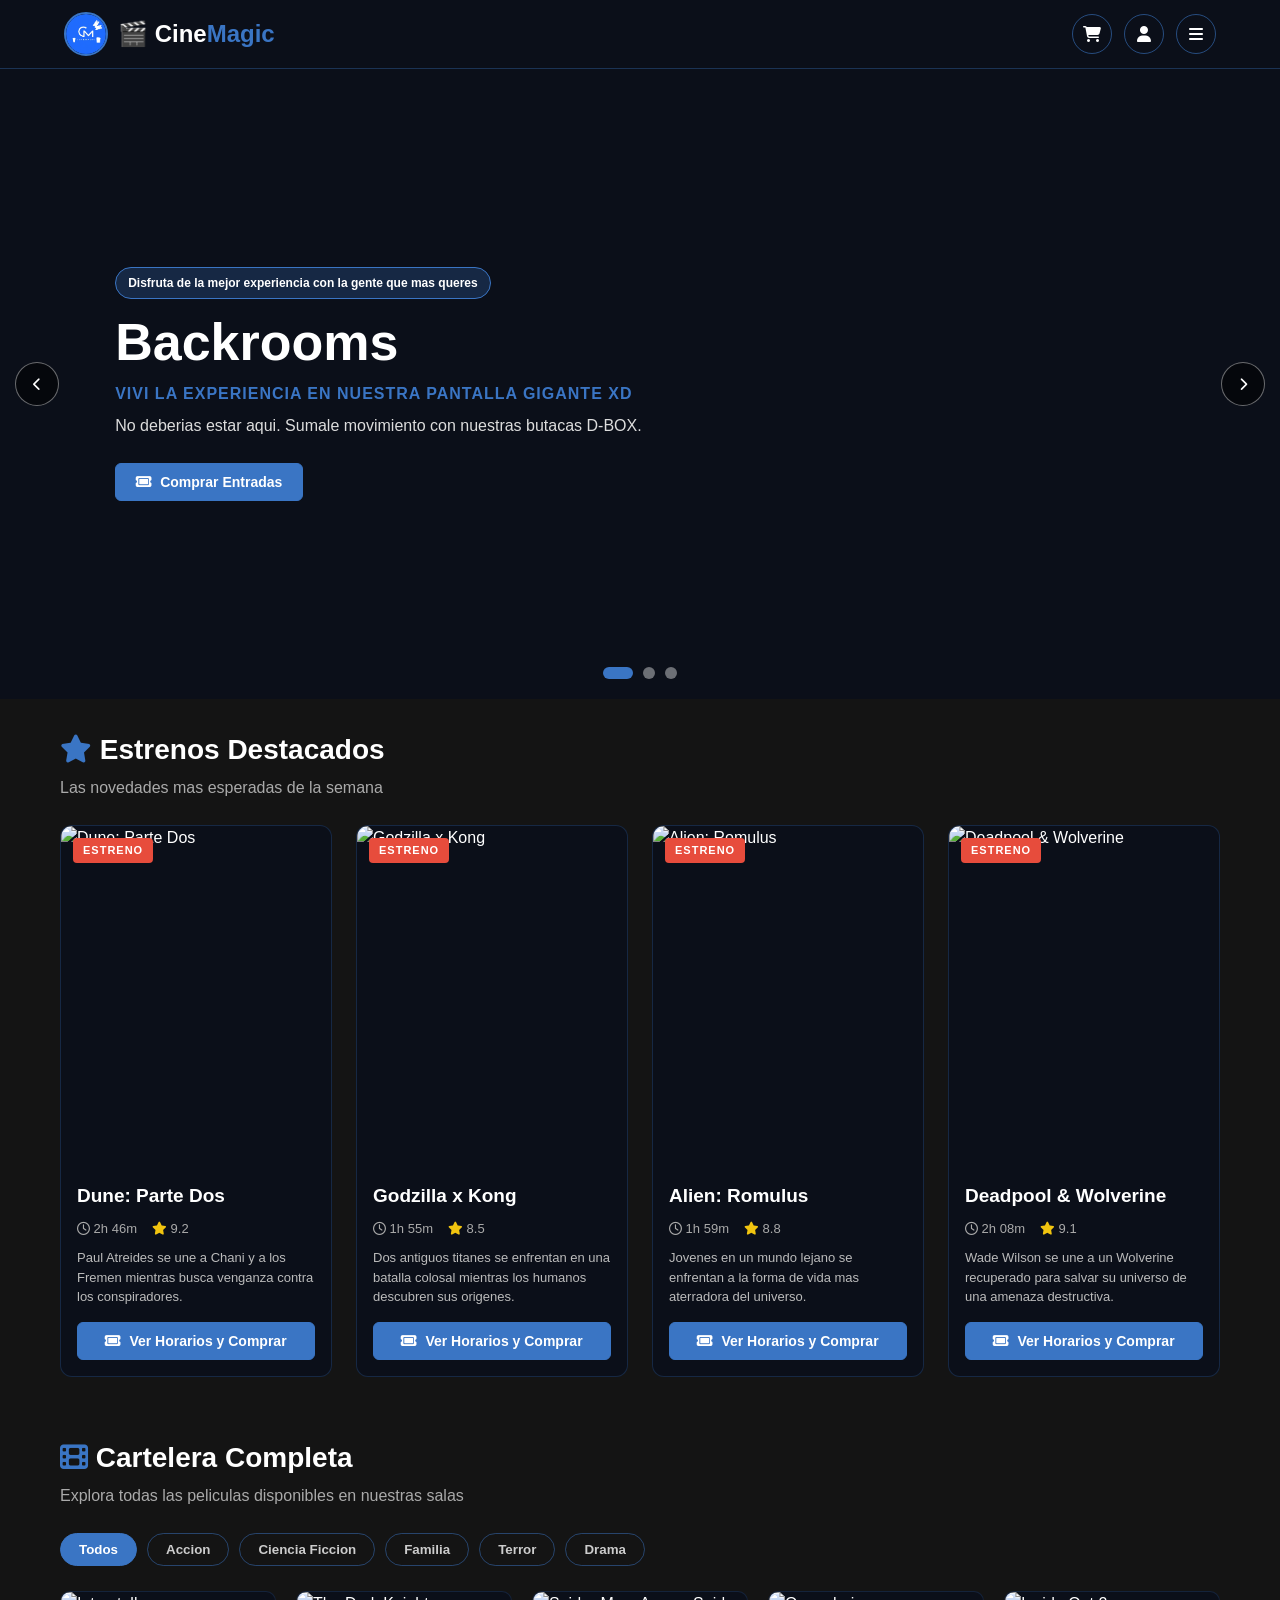
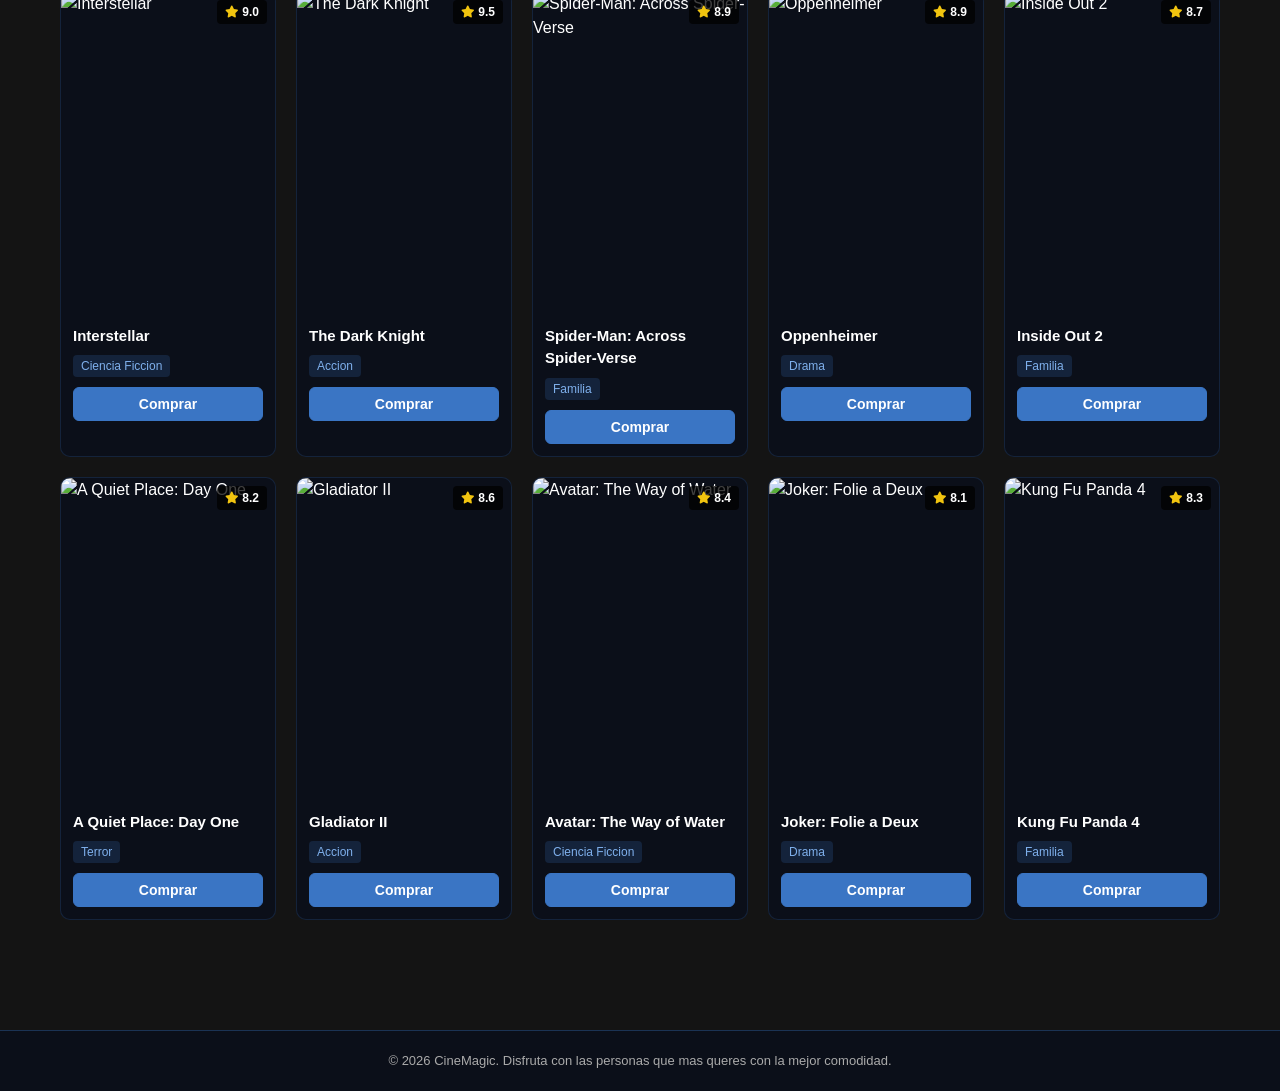
==== commit 6fab5ebc: "Correccion de codigo para github." ====
--- a/index.html
+++ b/index.html
@@ -42,7 +42,7 @@
             <ul>
                 <li><a href="#estrenos"><i class="fa-solid fa-fire"></i> Nuevos Estrenos</a></li>
                 <li><a href="#cartelera"><i class="fa-solid fa-film"></i> Cartelera Completa</a></li>
-                <li><a href="combos.html"><i class="fa-solid fa-popcorn"></i> Promos y Combos</a></li>
+                <li><a href="combos.html"><i class="fa-solid fa-bucket"></i> Promos y Combos</a></li>
                 <li><a href="login.html"><i class="fa-solid fa-user"></i> Mi Cuenta / Login</a></li>
             </ul>
         </nav>
@@ -58,7 +58,7 @@
                 <p id="cinema-desc">No deberias estar aqui. Sumale movimiento con nuestras butacas D-BOX.</p>
                 
                 <div class="banner-actions">
-                    <button class="btn btn-primary" onclick="irAButacasDirecto('Backrooms', '22:00 D-BOX', 4500)">
+                    <button class="btn btn-primary" onclick="comprarDesdeBanner()">
                         <i class="fa-solid fa-ticket"></i> Comprar Entradas
                     </button>
                 </div>
--- a/index.css
+++ b/index.css
@@ -1,107 +1,156 @@
-/* Estilos Globales */
+/* ==========================================================
+   CineMagic - Estilos generales (compartidos por todas las paginas)
+   ========================================================== */
+
 * {
     box-sizing: border-box;
 }
 
+html {
+    scroll-behavior: smooth;
+}
+
 body {
     margin: 0;
-    padding: 0;
-    background-color: #141414;
+    background: #141414;
     color: #ffffff;
     font-family: 'Segoe UI', Tahoma, Geneva, Verdana, sans-serif;
-    overflow-x: hidden;
-}
-
-/* Encabezado Principal */
+    line-height: 1.5;
+}
+
+img {
+    max-width: 100%;
+}
+
+a {
+    color: inherit;
+}
+
+.icon-accent {
+    color: #3a75c4;
+}
+
+.contenedor {
+    max-width: 1200px;
+    margin: 0 auto;
+    padding: 30px 20px 50px 20px;
+}
+
+/* ---------- Botones ---------- */
+.btn {
+    display: inline-flex;
+    align-items: center;
+    justify-content: center;
+    gap: 8px;
+    padding: 10px 20px;
+    border-radius: 6px;
+    border: 1px solid transparent;
+    font-size: 14px;
+    font-weight: bold;
+    cursor: pointer;
+    text-decoration: none;
+    transition: all 0.25s ease;
+}
+
+.btn-primary {
+    background: #3a75c4;
+    color: #ffffff;
+    border-color: #3a75c4;
+}
+
+.btn-primary:hover:not(:disabled) {
+    background: #2f61a3;
+    transform: translateY(-2px);
+}
+
+.btn-primary:disabled {
+    background: #2c3e50;
+    border-color: #2c3e50;
+    color: #7f8c8d;
+    cursor: not-allowed;
+}
+
+.btn-secondary {
+    background: transparent;
+    color: #ffffff;
+    border-color: rgba(58, 117, 196, 0.6);
+}
+
+.btn-secondary:hover {
+    background: rgba(58, 117, 196, 0.2);
+}
+
+/* ---------- Encabezado ---------- */
 .main-header {
-    display: flex;
-    justify-content: space-between;
-    align-items: center;
-    padding: 15px 5%;
-    background-color: #0b0f19;
-    border-bottom: 2px solid #3a75c4;
     position: sticky;
     top: 0;
-    z-index: 100;
-}
-
-.logo-area h1 {
+    z-index: 900;
+    display: flex;
+    align-items: center;
+    justify-content: space-between;
+    padding: 12px 5%;
+    background: #0b0f19;
+    border-bottom: 1px solid rgba(58, 117, 196, 0.35);
+}
+
+.main-header h1 {
+    margin: 0;
     font-size: 24px;
-    margin: 0;
-    color: #ffffff;
-}
-
-.logo-area span {
+}
+
+.main-header h1 span {
     color: #3a75c4;
 }
 
 .logo-circular {
+    width: 44px;
+    height: 44px;
+    border-radius: 50%;
+    object-fit: cover;
+    border: 2px solid #3a75c4;
+}
+
+.header-actions {
+    display: flex;
+    align-items: center;
+    gap: 12px;
+}
+
+.cart-btn,
+.user-profile-btn,
+.hamburger-btn {
+    display: flex;
+    align-items: center;
+    justify-content: center;
     width: 40px;
     height: 40px;
     border-radius: 50%;
-    object-fit: cover;
-}
-
-.header-actions {
-    display: flex;
-    align-items: center;
-    gap: 15px;
-}
-
-.cart-btn, .user-profile-btn {
-    color: #3a75c4;
-    font-size: 20px;
-    transition: all 0.2s ease;
-    display: flex;
-    align-items: center;
-    justify-content: center;
+    background: transparent;
+    border: 1px solid rgba(58, 117, 196, 0.6);
+    color: #ffffff;
+    font-size: 16px;
+    cursor: pointer;
     text-decoration: none;
-    width: 40px;
-    height: 40px;
-    border-radius: 50%;
-    background: rgba(58, 117, 196, 0.1);
-    border: 1px solid rgba(58, 117, 196, 0.3);
-}
-
-.cart-btn:hover, .user-profile-btn:hover {
-    color: #ffffff;
+    transition: all 0.25s ease;
+}
+
+.cart-btn:hover,
+.user-profile-btn:hover,
+.hamburger-btn:hover {
     background: #3a75c4;
-    transform: scale(1.1);
-    box-shadow: 0 0 12px rgba(58, 117, 196, 0.5);
-}
-
-.hamburger-btn {
-    background: none;
-    border: none;
-    color: #3a75c4;
-    font-size: 28px;
-    cursor: pointer;
-    transition: transform 0.2s, color 0.2s;
-}
-
-.hamburger-btn:hover {
-    transform: scale(1.1);
-    color: #ffffff;
-}
-
-/* Overlay y Menu Lateral */
+}
+
+/* ---------- Menu lateral ---------- */
 .menu-overlay {
+    display: none;
     position: fixed;
-    top: 0;
-    left: 0;
-    width: 100vw;
-    height: 100vh;
-    background: rgba(0, 0, 0, 0.7);
-    backdrop-filter: blur(4px);
-    opacity: 0;
-    visibility: hidden;
-    transition: opacity 0.3s ease, visibility 0.3s ease;
+    inset: 0;
+    background: rgba(0, 0, 0, 0.65);
     z-index: 998;
 }
 
 .menu-overlay.active {
-    opacity: 1;
-    visibility: visible;
+    display: block;
 }
 
 .nav-sidebar {
@@ -109,15 +158,12 @@
     top: 0;
     right: -320px;
     width: 300px;
-    height: 100vh;
-    background-color: #0b0f19;
+    height: 100%;
+    background: #0b0f19;
+    border-left: 2px solid #3a75c4;
     z-index: 999;
-    padding: 25px 20px;
-    transition: right 0.4s cubic-bezier(0.16, 1, 0.3, 1);
-    box-shadow: -5px 0 25px rgba(0, 0, 0, 0.8);
-    border-left: 3px solid #3a75c4;
-    display: flex;
-    flex-direction: column;
+    padding: 20px;
+    transition: right 0.3s ease;
 }
 
 .nav-sidebar.open {
@@ -126,404 +172,595 @@
 
 .sidebar-header {
     display: flex;
+    align-items: center;
     justify-content: space-between;
-    align-items: center;
-    padding-bottom: 20px;
-    border-bottom: 1px solid rgba(58, 117, 196, 0.3);
+    margin-bottom: 25px;
+    padding-bottom: 15px;
+    border-bottom: 1px solid rgba(255, 255, 255, 0.1);
+}
+
+.sidebar-header h3 {
+    margin: 0;
+}
+
+.sidebar-header h3 span {
+    color: #3a75c4;
 }
 
 .close-btn {
-    background: none;
+    background: transparent;
     border: none;
-    color: #aaa;
-    font-size: 24px;
+    color: #ffffff;
+    font-size: 22px;
     cursor: pointer;
 }
 
 .menu-links ul {
     list-style: none;
+    margin: 0;
     padding: 0;
-    margin: 20px 0 0 0;
-}
-
-.menu-links ul li { margin-bottom: 10px; }
-
-.menu-links ul li a {
-    display: flex;
-    align-items: center;
-    gap: 15px;
-    padding: 14px 18px;
-    color: #e0e0e0;
+}
+
+.menu-links li a {
+    display: flex;
+    align-items: center;
+    gap: 12px;
+    padding: 14px 10px;
+    border-radius: 6px;
+    color: #ccc;
     text-decoration: none;
-    font-size: 16px;
-    font-weight: 600;
-    border-radius: 8px;
-    transition: all 0.3s ease;
-}
-
-.menu-links ul li a:hover {
-    background-color: #3a75c4;
-    color: #ffffff;
-    transform: translateX(-5px);
-}
-
-/* Banner Principal */
+    transition: all 0.2s ease;
+}
+
+.menu-links li a:hover {
+    background: rgba(58, 117, 196, 0.2);
+    color: #ffffff;
+}
+
+.menu-links li a i {
+    width: 20px;
+    color: #3a75c4;
+}
+
+/* ---------- Banner con carrusel ---------- */
 .main-banner {
-    width: 100%;
+    position: relative;
     height: 70vh;
-    min-height: 480px;
+    min-height: 460px;
+    background-color: #0b0f19;
     background-size: cover;
     background-position: center;
-    position: relative;
-    transition: background-image 0.6s ease-in-out;
+    transition: background-image 0.6s ease;
 }
 
 .banner-overlay {
-    width: 100%;
-    height: 100%;
-    background: linear-gradient(90deg, rgba(11, 15, 25, 0.95) 25%, rgba(11, 15, 25, 0.6) 60%, rgba(11, 15, 25, 0.9) 100%);
-    display: flex;
-    align-items: center;
-    padding: 0 8%;
+    position: absolute;
+    inset: 0;
+    display: flex;
+    align-items: center;
+    padding: 0 9%;
+    background: linear-gradient(90deg, rgba(11, 15, 25, 0.95) 0%, rgba(11, 15, 25, 0.6) 55%, rgba(11, 15, 25, 0.15) 100%);
+}
+
+.banner-content {
+    max-width: 600px;
 }
 
 .badge-epet {
-    background-color: #3a75c4;
-    color: #ffffff;
-    padding: 8px 20px;
+    display: inline-block;
+    padding: 6px 12px;
+    margin-bottom: 15px;
+    background: rgba(58, 117, 196, 0.25);
+    border: 1px solid #3a75c4;
+    border-radius: 20px;
+    font-size: 12px;
     font-weight: bold;
-    border-radius: 50px;
-    display: inline-block;
-    margin-bottom: 15px;
-    font-size: 13px;
-}
-
-.banner-content { max-width: 650px; }
+}
 
 .banner-content h2 {
-    font-size: 48px;
     margin: 0 0 10px 0;
-    text-transform: uppercase;
+    font-size: 52px;
+    line-height: 1.1;
 }
 
 #cinema-subtitle {
+    margin: 0 0 8px 0;
+    color: #3a75c4;
     font-size: 16px;
-    color: #3a75c4;
     font-weight: bold;
-    margin-bottom: 12px;
+    letter-spacing: 1px;
 }
 
 #cinema-desc {
-    color: #ccc;
-    font-size: 15px;
-    line-height: 1.5;
-    margin-bottom: 25px;
+    margin: 0 0 25px 0;
+    color: #ddd;
+    font-size: 16px;
 }
 
 .carousel-control {
     position: absolute;
     top: 50%;
     transform: translateY(-50%);
-    background: rgba(11, 15, 25, 0.7);
-    color: #ffffff;
-    border: 1px solid #3a75c4;
-    width: 45px;
-    height: 45px;
+    z-index: 5;
+    width: 44px;
+    height: 44px;
     border-radius: 50%;
-    cursor: pointer;
-    display: flex;
-    align-items: center;
-    justify-content: center;
-    z-index: 10;
-}
-
-.carousel-control.prev { left: 20px; }
-.carousel-control.next { right: 20px; }
+    border: 1px solid rgba(255, 255, 255, 0.4);
+    background: rgba(0, 0, 0, 0.5);
+    color: #ffffff;
+    cursor: pointer;
+    transition: all 0.25s ease;
+}
+
+.carousel-control:hover {
+    background: #3a75c4;
+}
+
+.carousel-control.prev {
+    left: 15px;
+}
+
+.carousel-control.next {
+    right: 15px;
+}
 
 .carousel-dots {
     position: absolute;
     bottom: 20px;
     left: 50%;
     transform: translateX(-50%);
+    z-index: 5;
     display: flex;
     gap: 10px;
-    z-index: 10;
 }
 
 .dot {
     width: 12px;
     height: 12px;
     border-radius: 50%;
-    background: rgba(255, 255, 255, 0.3);
-    cursor: pointer;
+    background: rgba(255, 255, 255, 0.4);
+    cursor: pointer;
+    transition: all 0.3s ease;
 }
 
 .dot.active {
+    width: 30px;
+    border-radius: 8px;
     background: #3a75c4;
-    width: 28px;
+}
+
+/* ---------- Secciones ---------- */
+.section-block {
+    margin-bottom: 60px;
+}
+
+.section-header {
+    margin-bottom: 25px;
+}
+
+.section-header h2 {
+    margin: 0 0 5px 0;
+    font-size: 28px;
+}
+
+.section-header p {
+    margin: 0;
+    color: #aaa;
+}
+
+/* ---------- Estrenos ---------- */
+.estrenos-grid {
+    display: grid;
+    grid-template-columns: repeat(auto-fill, minmax(260px, 1fr));
+    gap: 24px;
+}
+
+.featured-card {
+    display: flex;
+    flex-direction: column;
+    background: #0b0f19;
+    border: 1px solid rgba(58, 117, 196, 0.25);
+    border-radius: 12px;
+    overflow: hidden;
+    transition: transform 0.25s ease, box-shadow 0.25s ease;
+}
+
+.featured-card:hover {
+    transform: translateY(-5px);
+    box-shadow: 0 10px 25px rgba(58, 117, 196, 0.25);
+}
+
+.featured-img-wrap {
+    position: relative;
+}
+
+.featured-img-wrap img {
+    display: block;
+    width: 100%;
+    height: 340px;
+    object-fit: cover;
+}
+
+.tag-estreno {
+    position: absolute;
+    top: 12px;
+    left: 12px;
+    padding: 4px 10px;
+    background: #e74c3c;
+    border-radius: 4px;
+    font-size: 11px;
+    font-weight: bold;
+    letter-spacing: 1px;
+}
+
+.featured-info {
+    display: flex;
+    flex-direction: column;
+    flex-grow: 1;
+    padding: 16px;
+}
+
+.featured-info h3 {
+    margin: 0 0 8px 0;
+    font-size: 19px;
+}
+
+.featured-meta {
+    display: flex;
+    gap: 15px;
+    margin-bottom: 10px;
+    color: #aaa;
+    font-size: 13px;
+}
+
+.featured-meta .fa-star {
+    color: #f1c40f;
+}
+
+.featured-info p {
+    flex-grow: 1;
+    margin: 0 0 15px 0;
+    color: #bbb;
+    font-size: 13px;
+}
+
+/* ---------- Filtros ---------- */
+.filters-bar {
+    display: flex;
+    flex-wrap: wrap;
+    gap: 10px;
+    margin-bottom: 25px;
+}
+
+.filter-btn {
+    padding: 8px 18px;
+    background: transparent;
+    border: 1px solid rgba(58, 117, 196, 0.5);
+    border-radius: 20px;
+    color: #ccc;
+    font-weight: bold;
+    cursor: pointer;
+    transition: all 0.25s ease;
+}
+
+.filter-btn:hover {
+    background: rgba(58, 117, 196, 0.2);
+}
+
+.filter-btn.active {
+    background: #3a75c4;
+    border-color: #3a75c4;
+    color: #ffffff;
+}
+
+/* ---------- Catalogo ---------- */
+.movies-grid {
+    display: grid;
+    grid-template-columns: repeat(auto-fill, minmax(180px, 1fr));
+    gap: 20px;
+}
+
+.movie-card {
+    background: #0b0f19;
+    border: 1px solid rgba(58, 117, 196, 0.2);
     border-radius: 10px;
-}
-
-/* Botones */
-.btn {
-    padding: 12px 24px;
+    overflow: hidden;
+    cursor: pointer;
+    transition: transform 0.25s ease, box-shadow 0.25s ease;
+}
+
+.movie-card:hover {
+    transform: translateY(-5px);
+    box-shadow: 0 8px 20px rgba(58, 117, 196, 0.25);
+}
+
+.poster-wrap {
+    position: relative;
+}
+
+.poster-wrap img {
+    display: block;
+    width: 100%;
+    aspect-ratio: 2 / 3;
+    object-fit: cover;
+}
+
+.rating-badge {
+    position: absolute;
+    top: 8px;
+    right: 8px;
+    padding: 3px 8px;
+    background: rgba(0, 0, 0, 0.75);
+    border-radius: 4px;
+    font-size: 12px;
+    font-weight: bold;
+}
+
+.rating-badge .fa-star {
+    color: #f1c40f;
+}
+
+.movie-card-info {
+    padding: 12px;
+}
+
+.movie-card-info h4 {
+    margin: 0 0 6px 0;
+    font-size: 15px;
+}
+
+.movie-genre {
+    display: inline-block;
+    margin-bottom: 10px;
+    padding: 2px 8px;
+    background: rgba(58, 117, 196, 0.2);
+    border-radius: 4px;
+    color: #7fb0ec;
+    font-size: 12px;
+}
+
+/* ---------- Modal de horarios ---------- */
+.modal {
+    display: none;
+    position: fixed;
+    inset: 0;
+    z-index: 1000;
+    align-items: center;
+    justify-content: center;
+    padding: 15px;
+    background: rgba(0, 0, 0, 0.8);
+}
+
+.modal.open {
+    display: flex;
+}
+
+.modal-content {
+    position: relative;
+    width: 100%;
+    max-width: 800px;
+    max-height: 90vh;
+    overflow-y: auto;
+    padding: 25px;
+    background: #0b0f19;
+    border: 2px solid #3a75c4;
+    border-radius: 12px;
+}
+
+.modal-close {
+    position: absolute;
+    top: 8px;
+    right: 18px;
+    font-size: 32px;
+    color: #ccc;
+    cursor: pointer;
+}
+
+.modal-close:hover {
+    color: #ffffff;
+}
+
+.modal-body {
+    display: flex;
+    flex-wrap: wrap;
+    gap: 25px;
+}
+
+.modal-poster {
+    width: 240px;
+    max-width: 100%;
+    border-radius: 8px;
+    object-fit: cover;
+}
+
+.modal-details {
+    flex: 1;
+    min-width: 240px;
+}
+
+.modal-details h2 {
+    margin: 0 0 8px 0;
+}
+
+.time-btn {
+    padding: 10px 14px;
+    background: #141414;
+    border: 1px solid #3a75c4;
+    border-radius: 6px;
+    color: #ffffff;
+    font-weight: bold;
+    cursor: pointer;
+    transition: all 0.25s ease;
+}
+
+.time-btn:hover {
+    background: #3a75c4;
+}
+
+/* ---------- Pie de pagina ---------- */
+.main-footer {
+    margin-top: auto;
+    padding: 20px;
+    background: #0b0f19;
+    border-top: 1px solid rgba(58, 117, 196, 0.35);
+    color: #aaa;
+    text-align: center;
+    font-size: 13px;
+}
+
+.main-footer p {
+    margin: 0;
+}
+
+/* ---------- Pantallas chicas ---------- */
+@media (max-width: 700px) {
+    .banner-content h2 {
+        font-size: 34px;
+    }
+
+    .main-header h1 {
+        font-size: 19px;
+    }
+
+    .banner-overlay {
+        padding: 0 12%;
+    }
+
+    .modal-poster {
+        width: 100%;
+        max-height: 320px;
+    }
+}
+
+
+/* Estilos para el sistema de Autenticacion */
+.auth-body {
+    display: flex;
+    flex-direction: column;
+    min-height: 100vh;
+}
+
+.auth-container {
+    flex: 1;
+    display: flex;
+    align-items: center;
+    justify-content: center;
+    padding: 40px 20px;
+}
+
+.auth-card {
+    background: #0b0f19;
+    border: 2px solid #3a75c4;
+    border-radius: 12px;
+    width: 100%;
+    max-width: 450px;
+    padding: 30px;
+    box-shadow: 0 10px 30px rgba(0, 0, 0, 0.5);
+}
+
+.auth-tabs {
+    display: flex;
+    gap: 10px;
+    margin-bottom: 25px;
+    border-bottom: 1px solid rgba(255, 255, 255, 0.1);
+    padding-bottom: 15px;
+}
+
+.tab-btn {
+    flex: 1;
+    background: transparent;
+    border: 1px solid rgba(58, 117, 196, 0.4);
+    color: #ccc;
+    padding: 10px;
     border-radius: 6px;
     font-weight: bold;
     cursor: pointer;
-    border: none;
     transition: all 0.3s ease;
-    display: inline-flex;
-    align-items: center;
-    gap: 8px;
-    font-size: 14px;
-    text-decoration: none;
-}
-
-.btn-primary {
-    background-color: #3a75c4;
-    color: #ffffff;
-}
-
-.btn-primary:hover {
-    background-color: #2b5ca0;
-    box-shadow: 0 0 15px rgba(58, 117, 196, 0.6);
-}
-
-.btn-secondary {
-    background-color: rgba(255, 255, 255, 0.1);
-    color: #ffffff;
-    border: 1px solid rgba(255, 255, 255, 0.3);
-}
-
-/* Grillas */
-.contenedor {
-    padding: 50px 5%;
-    max-width: 1400px;
-    margin: 0 auto;
-}
-
-.section-block { margin-bottom: 60px; }
-
-.section-header h2 {
-    font-size: 28px;
-    margin: 0 0 5px 0;
-    display: flex;
-    align-items: center;
-    gap: 10px;
-}
-
-.icon-accent { color: #3a75c4; }
-
-.estrenos-grid {
-    display: grid;
-    grid-template-columns: repeat(auto-fit, minmax(300px, 1fr));
-    gap: 25px;
-}
-
-.featured-card {
-    background: #0b0f19;
-    border-radius: 12px;
-    overflow: hidden;
-    border: 1px solid rgba(58, 117, 196, 0.2);
-    display: flex;
-    flex-direction: column;
-}
-
-.featured-img-wrap {
-    position: relative;
-    height: 220px;
-}
-
-.featured-img-wrap img {
-    width: 100%;
-    height: 100%;
-    object-fit: cover;
-}
-
-.tag-estreno {
-    position: absolute;
-    top: 15px;
-    left: 15px;
-    background: #3a75c4;
-    color: #fff;
-    font-size: 11px;
-    font-weight: bold;
-    padding: 4px 10px;
-    border-radius: 4px;
-}
-
-.featured-info {
-    padding: 20px;
-    display: flex;
-    flex-direction: column;
-    flex-grow: 1;
-}
-
-.featured-meta {
-    display: flex;
-    gap: 15px;
-    color: #3a75c4;
-    font-size: 13px;
-    font-weight: 600;
-    margin-bottom: 12px;
-}
-
-.filters-bar {
-    display: flex;
-    gap: 10px;
-    margin-bottom: 30px;
-    flex-wrap: wrap;
-}
-
-.filter-btn {
-    background: #0b0f19;
-    border: 1px solid rgba(255, 255, 255, 0.1);
-    color: #ccc;
-    padding: 8px 18px;
-    border-radius: 20px;
-    cursor: pointer;
-    font-weight: 600;
-}
-
-.filter-btn:hover, .filter-btn.active {
+}
+
+.tab-btn.active {
     background: #3a75c4;
     color: #fff;
     border-color: #3a75c4;
 }
 
-.movies-grid {
-    display: grid;
-    grid-template-columns: repeat(auto-fill, minmax(200px, 1fr));
-    gap: 25px;
-}
-
-.movie-card {
-    background: #0b0f19;
-    border-radius: 10px;
-    overflow: hidden;
-    border: 1px solid rgba(255, 255, 255, 0.05);
-    transition: all 0.3s ease;
-    cursor: pointer;
-}
-
-.movie-card:hover {
-    transform: scale(1.03);
+.auth-form {
+    display: none;
+}
+
+.auth-form.active-form {
+    display: block;
+}
+
+.form-header {
+    margin-bottom: 20px;
+}
+
+.form-header h2 {
+    margin: 0 0 5px 0;
+    color: #fff;
+    font-size: 24px;
+}
+
+.form-header p {
+    color: #aaa;
+    font-size: 14px;
+    margin: 0;
+}
+
+.input-group {
+    margin-bottom: 15px;
+}
+
+.input-group label {
+    display: block;
+    margin-bottom: 5px;
+    font-size: 13px;
+    color: #ccc;
+    font-weight: 600;
+}
+
+.input-group input {
+    width: 100%;
+    padding: 12px;
+    background: #141414;
+    border: 1px solid rgba(255, 255, 255, 0.1);
+    border-radius: 6px;
+    color: #fff;
+    font-size: 14px;
+}
+
+.input-group input:focus {
     border-color: #3a75c4;
-}
-
-.poster-wrap {
-    position: relative;
+    outline: none;
+}
+
+.form-options {
+    display: flex;
+    justify-content: space-between;
+    align-items: center;
+    font-size: 13px;
+    margin-bottom: 20px;
+}
+
+.checkbox-label {
+    color: #ccc;
+    display: flex;
+    align-items: center;
+    gap: 5px;
+    cursor: pointer;
+}
+
+.forgot-link {
+    color: #3a75c4;
+    text-decoration: none;
+}
+
+.forgot-link:hover {
+    text-decoration: underline;
+}
+
+.btn-block {
     width: 100%;
-    padding-top: 140%;
-}
-
-.poster-wrap img {
-    position: absolute;
-    top: 0;
-    left: 0;
-    width: 100%;
-    height: 100%;
-    object-fit: cover;
-}
-
-.rating-badge {
-    position: absolute;
-    top: 10px;
-    right: 10px;
-    background: rgba(11, 15, 25, 0.85);
-    color: #ffc107;
-    padding: 4px 8px;
-    border-radius: 6px;
-    font-size: 12px;
-    font-weight: bold;
-}
-
-.movie-card-info { padding: 15px; }
-
-.movie-card-info h4 {
-    margin: 0 0 5px 0;
-    font-size: 16px;
-    white-space: nowrap;
-    overflow: hidden;
-    text-overflow: ellipsis;
-}
-
-.movie-genre {
-    color: #3a75c4;
-    font-size: 12px;
-    font-weight: 600;
-    display: block;
-    margin-bottom: 12px;
-}
-
-/* Modal */
-.modal {
-    display: none;
-    position: fixed;
-    top: 0; left: 0; width: 100%; height: 100%;
-    background: rgba(0, 0, 0, 0.85);
-    z-index: 2000;
-    align-items: center;
     justify-content: center;
-    padding: 20px;
-}
-
-.modal.open { display: flex; }
-
-.modal-content {
-    background: #0b0f19;
-    border: 2px solid #3a75c4;
-    border-radius: 12px;
-    max-width: 700px;
-    width: 100%;
-    position: relative;
-}
-
-.modal-close {
-    position: absolute;
-    top: 15px;
-    right: 20px;
-    color: #fff;
-    font-size: 28px;
-    cursor: pointer;
-}
-
-.modal-body {
-    padding: 30px;
-    display: flex;
-    gap: 25px;
-}
-
-.modal-poster {
-    width: 200px;
-    border-radius: 8px;
-    object-fit: cover;
-}
-
-.time-btn {
-    background: #141414;
-    border: 1px solid #3a75c4;
-    color: #fff;
-    padding: 8px 12px;
-    border-radius: 6px;
-    cursor: pointer;
-    font-weight: bold;
-}
-
-.time-btn:hover {
-    background: #3a75c4;
-}
-
-.main-footer {
-    text-align: center;
-    padding: 25px;
-    background-color: #0b0f19;
-    color: #666;
-    border-top: 1px solid rgba(255, 255, 255, 0.05);
-}
-
-@media (max-width: 768px) {
-    .banner-content h2 { font-size: 32px; }
-    .modal-body { flex-direction: column; }
-    .modal-poster { width: 100%; max-height: 250px; }
 }
